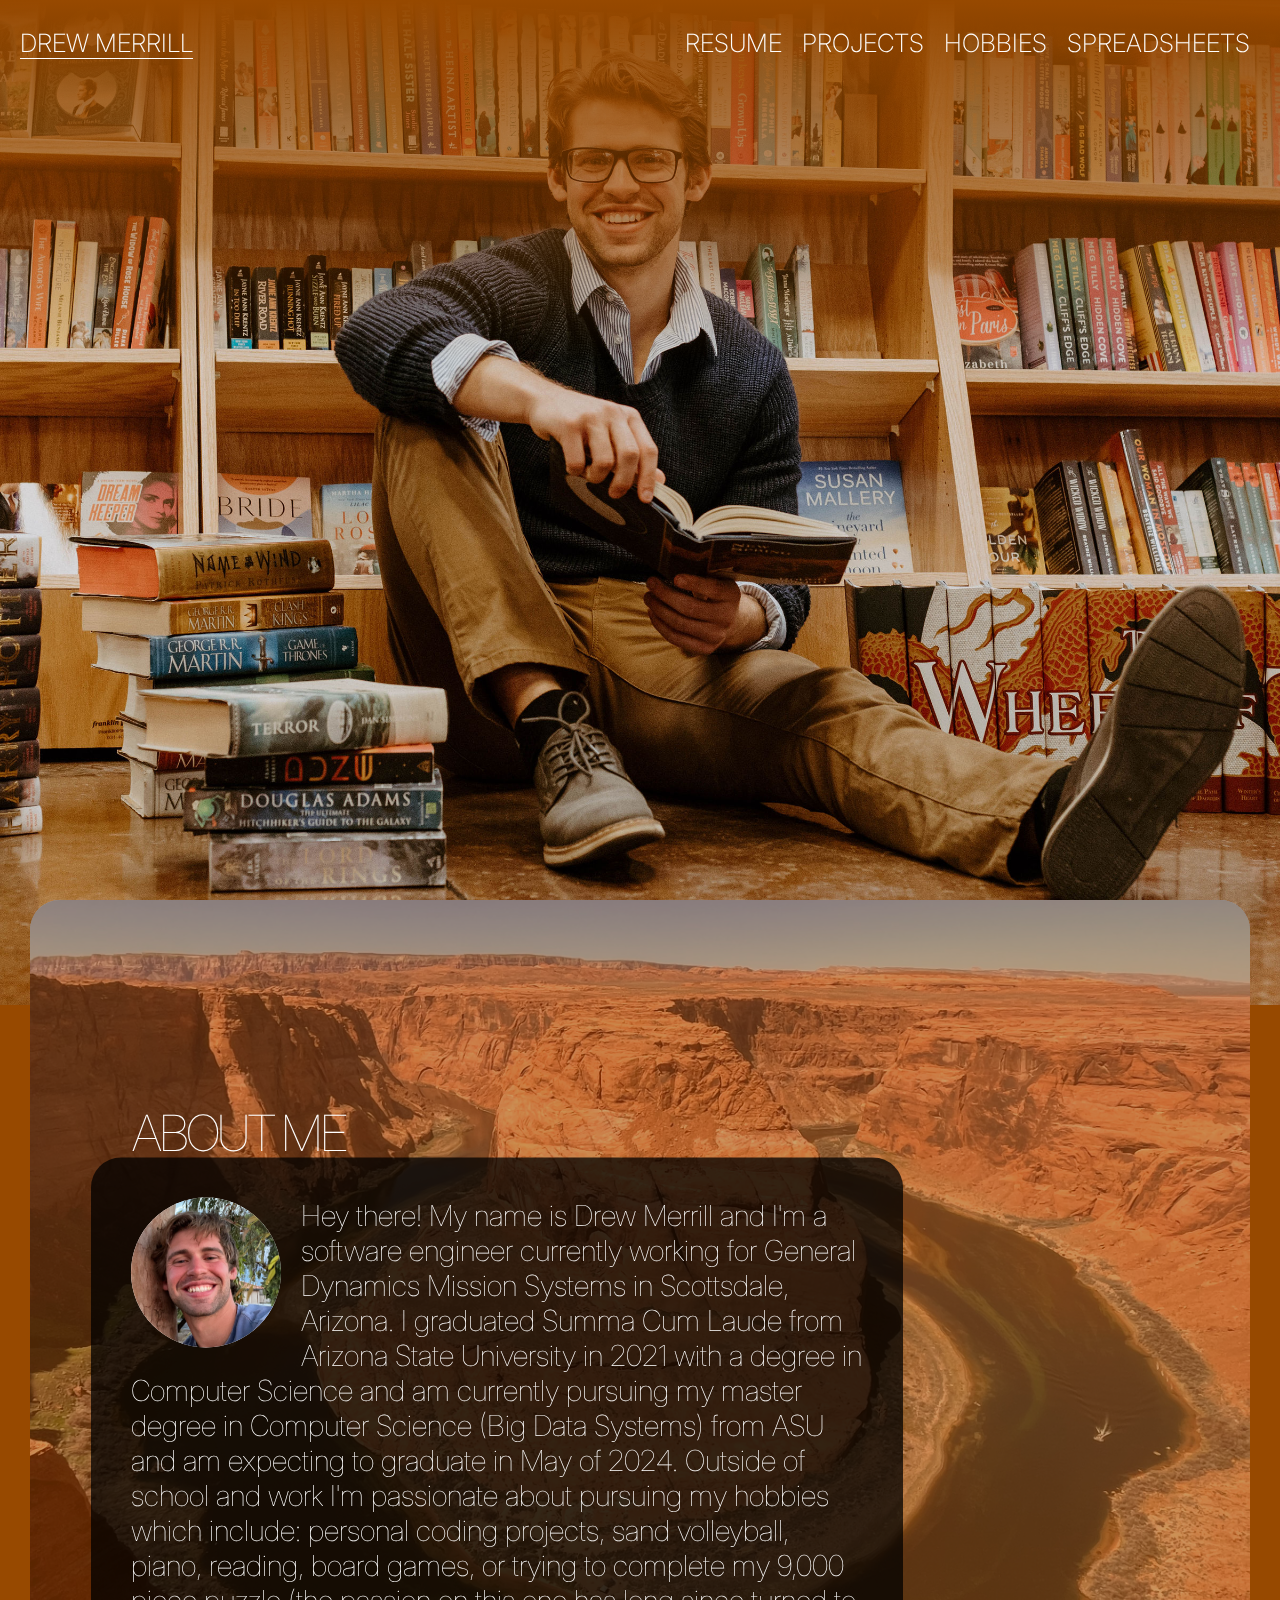
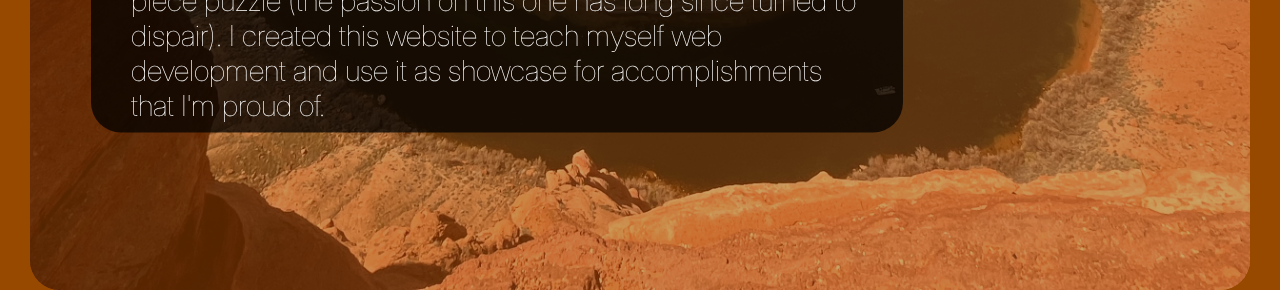
==== index.html @ c03d3231 "update" ====
<!DOCTYPE html>
<html lang="en">
  <head>
    <meta charset="UTF-8" />
    <meta
      name="viewport"
      content="width=device-width, initial-scale=1.0, viewport-fit=cover"
    />
    <title>Drew Merrill</title>
    <link rel="icon" href="images/Banner.JPG" type="image/JPG" />

    <link rel="preconnect" href="https://fonts.googleapis.com" />
    <link rel="preconnect" href="https://fonts.gstatic.com" crossorigin />
    <link
      href="https://fonts.googleapis.com/css2?family=Inter:wght@100;200;300;400;500;600;700&display=swap"
      rel="stylesheet"
    />
    <link rel="stylesheet" href="styles/style.css" />
  </head>
  <body>
    <img
      src="./images/Banner.JPG"
      alt="I'm a Scholar. I enjoy scholarly pursuits"
      class="banner-photo"
    />

    <div class="navbar">
      <div class="home-link">DREW MERRILL</div>
      <div class="navbar-items">
        <a href="#" class="navbar-item">RESUME</a>
        <a href="#" class="navbar-item">PROJECTS</a>
        <a href="#" class="navbar-item">HOBBIES</a>
        <a href="#" class="navbar-item">SPREADSHEETS</a>
      </div>
    </div>

    <div class="bio">
      <img src="./images/MarbleCanyon.jpg" alt="" class="marble-canyon" />

      <img src="./images/PalmWalk.jpg" class="palm-walk" />

      <div class="bio-text-box">
        <div class="about-me">ABOUT ME</div>
        <div class="about-me-photo-container">
          <img src="./images/AboutMe.jpg" class="about-me-photo" />
        </div>
        <p class="bio-text">
          Hey there! My name is Drew Merrill and I'm a software engineer
          currently working for General Dynamics Mission Systems in Scottsdale,
          Arizona. I graduated Summa Cum Laude from Arizona State University in
          2021 with a degree in Computer Science and am currently pursuing my
          master degree in Computer Science (Big Data Systems) from ASU and am
          expecting to graduate in May of 2024. Outside of school and work I'm
          passionate about pursuing my hobbies which include: personal coding
          projects, sand volleyball, piano, reading, board games, or trying to
          complete my 9,000 piece puzzle (the passion on this one has long since
          turned to dispair). I created this website to teach myself web
          development and use it as showcase for accomplishments that I'm proud
          of.
        </p>
      </div>
    </div>

    <script src="scripts/script.js"></script>
  </body>
</html>
---- styles/style.css ----
/* Computer screen */

/* Reset some default styles */
body,
h1,
h2,
h3,
p,
ul,
li {
  margin: 0;
  padding: 0;
}

html {
  height: -webkit-fill-available;
}
/* Set some basic styles */
body {
  font-family: "Inter", sans-serif;
  font-weight: 200;
  background-color: rgb(151, 73, 0);
  height: -webkit-fill-available;
}

.banner-photo-container {
  position: absolute;
  height: 100vh;
  width: 100%;
  overflow: hidden;
}

.banner-photo {
  position: fixed;
  width: 1920px;
  top: -275px;
  left: 50%;
  transform: translate(-50%, 0%);
}

.navbar {
  position: absolute;
  background: linear-gradient(
    to bottom,
    rgba(151, 73, 0, 1),
    rgba(179, 124, 74, 0)
  );
  top: 0%;
  width: 100%;
  height: 40vh;
  display: flex;
  justify-content: space-between;
}

.home-link {
  position: absolute;
  top: 5%;
  left: 20px;
  margin-top: 10px;
  color: #ffffff;
  font-size: 25px;
  border-bottom: 1px solid white;
}

.navbar-items {
  position: absolute;
  top: 5%;
  right: 20px;
  margin-top: 10px;
  display: flex;
  justify-content: center;
}

.navbar-item {
  margin: 0 10px;
  text-decoration: none;
  font-size: 25px;
  color: #ffffff;
}

.bio {
  position: relative;
  width: calc(100% - 60px);
  max-width: 1920px;
  left: 50%;
  top: 1005px;
  transform: translate(-50%, 0%);
  border-radius: 30px;
  height: 990px;
  overflow: hidden;
}

.bio::after {
  content: "";
  position: absolute;
  top: 0;
  left: 0;
  width: 100%;
  height: 100%;
  background-color: rgba(151, 73, 0, 0.5);
  z-index: 1;
}

.marble-canyon {
  position: absolute;
  width: 1920px;
  top: -450px;
  left: 50%;
  transform: translate(-50%, 0%);
  z-index: 0;
}

.palm-walk {
  display: none;
}

.bio-text-box {
  position: absolute;
  border-radius: 30px;
  top: 55%;
  left: 5%;
  transform: translate(0%, -50%);
  padding: 40px;
  width: 60%;
  height: 50%;
  background-color: rgba(0, 0, 0, 0.75);
  z-index: 2;
}

.about-me {
  position: absolute;
  top: -65px;
  left: 5%;
  margin-top: 10px;
  color: #ffffff;
  font-size: 50px;
  font-weight: 100;
  letter-spacing: -3px;
}

.about-me-photo-container {
  position: relative;
  float: left;
  width: 150px;
  height: auto;
  aspect-ratio: 1/1;
  overflow: hidden;
  border-radius: 50%;
  background-color: rgba(255, 255, 255, 1);
  margin: 0px 20px 20px 0px;
}

.about-me-photo {
  position: relative;
  width: 150%;
  top: 50%;
  left: 50%;
  height: auto;
  transform: translate(-50%, -50%);
}

.bio-text {
  /* position: relative; */
  color: #ffffff;
  font-size: 29px;
  font-weight: 100;
}

/* Phone */
@media screen and (max-width: 860px) {
  .navbar {
    height: 100vh;
  }

  .home-link {
    top: 38vh;
    left: 50%;
    transform: translate(-50%, -50%);
  }

  .navbar-items {
    top: calc(38vh + 25px);
    left: 50%;
    transform: translate(-50%, -50%);
    margin-top: 15px;
  }

  .navbar-item {
    font-size: 15px;
    font-weight: 300;
    margin: 0 5px;
  }

  .bio {
    width: calc(100% - 20px);
    left: 50%;
    transform: translate(-50%, 0%);
    border-radius: 30px;
    height: 900px;
    overflow: hidden;
  }

  .bio::after {
    background-color: rgba(0, 0, 0, 0);
  }

  .marble-canyon {
    display: none;
  }

  .palm-walk {
    display: block;
    position: absolute;
    width: 1900px;
    top: 0;
    left: 50%;
    transform: translate(-50%, 0%);
    z-index: 0;
  }

  .bio-text-box {
    top: 50%;
    left: 50%;
    transform: translate(-50%, -50%);
    width: calc(100%);
    height: calc(100%);
    background-color: rgba(0, 0, 0, 0.77);
    z-index: 2;
  }

  .about-me-photo-container {
    width: 125px;
    margin: 70px 20px 20px 15px;
  }

  .about-me-photo {
    top: 50px;
  }

  .about-me {
    top: 40px;
    left: 50%;
    font-size: 35px;
    font-weight: 100;
    letter-spacing: -3px;
    transform: translate(-50%, 0%);
  }

  .bio-text {
    margin-top: 70px;
    margin-left: 15px;
    margin-right: 15px;
    font-size: 21px;
    font-weight: 200;
  }
}
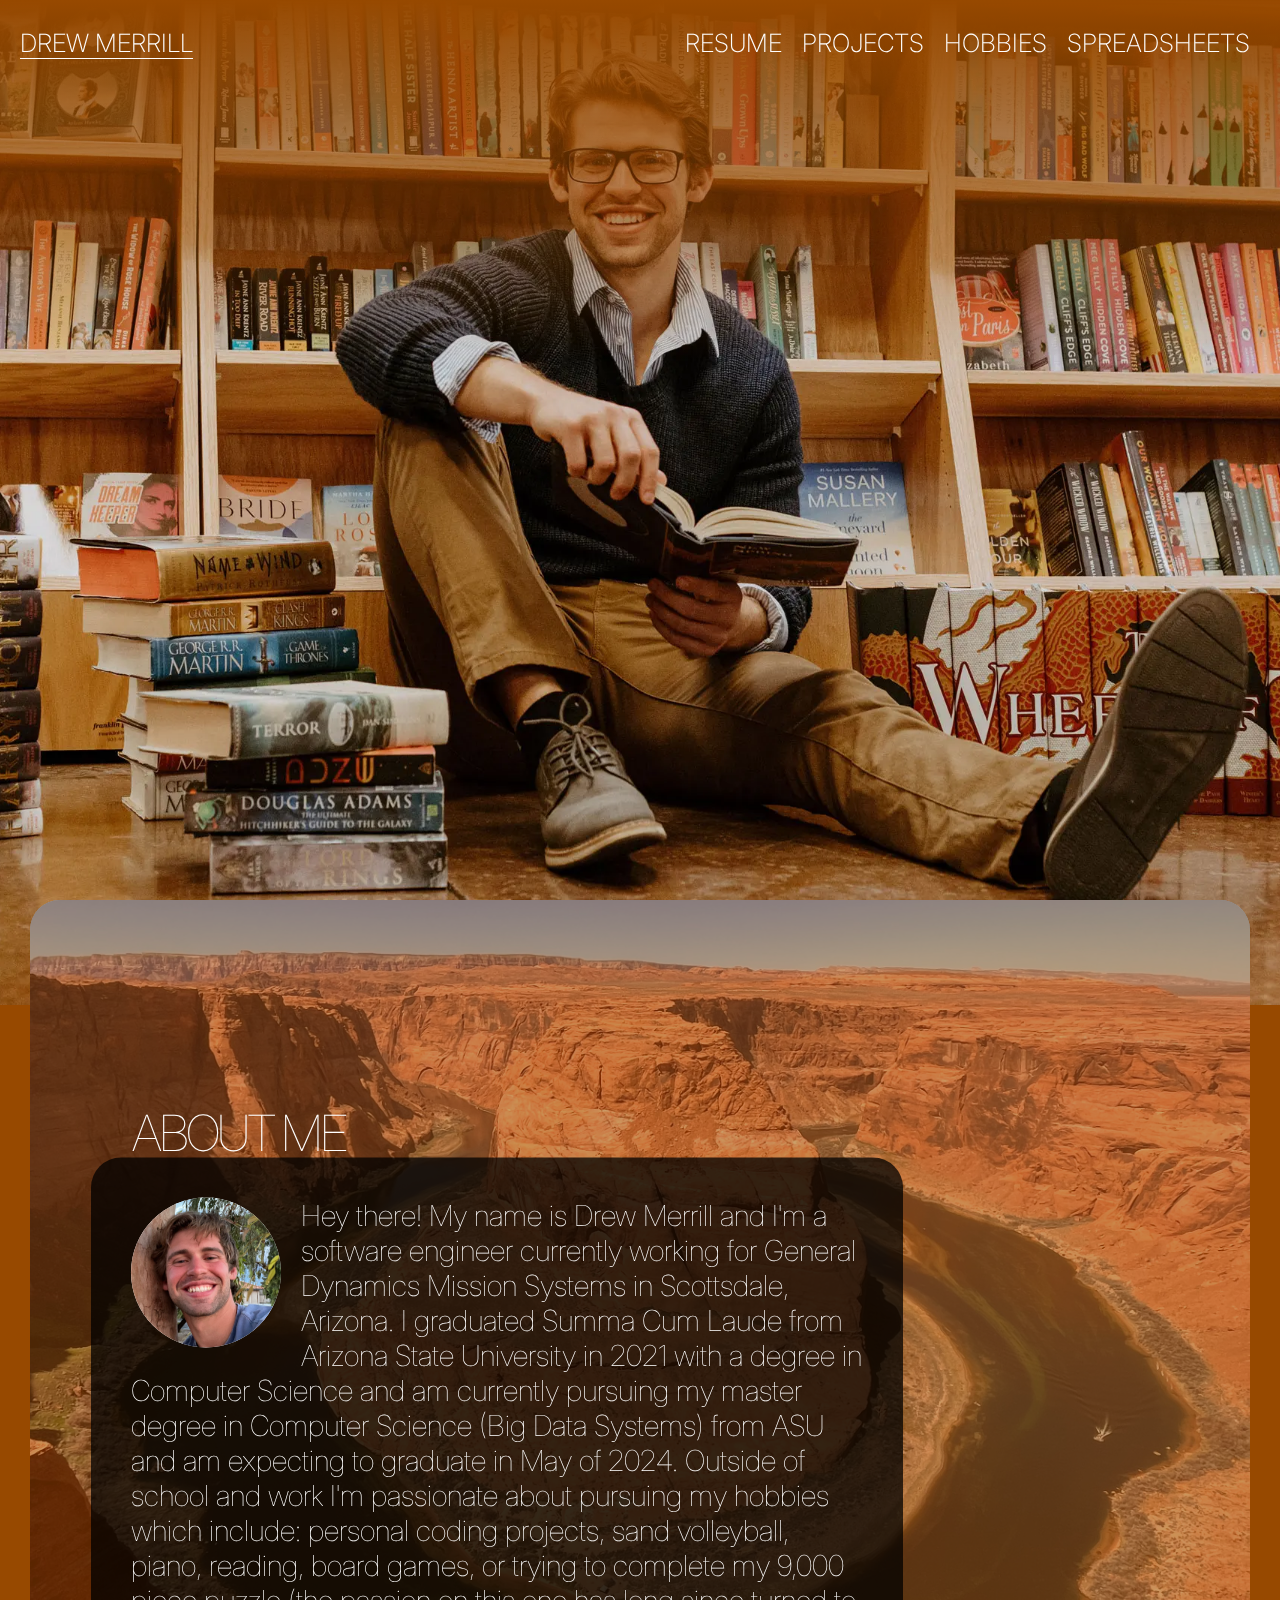
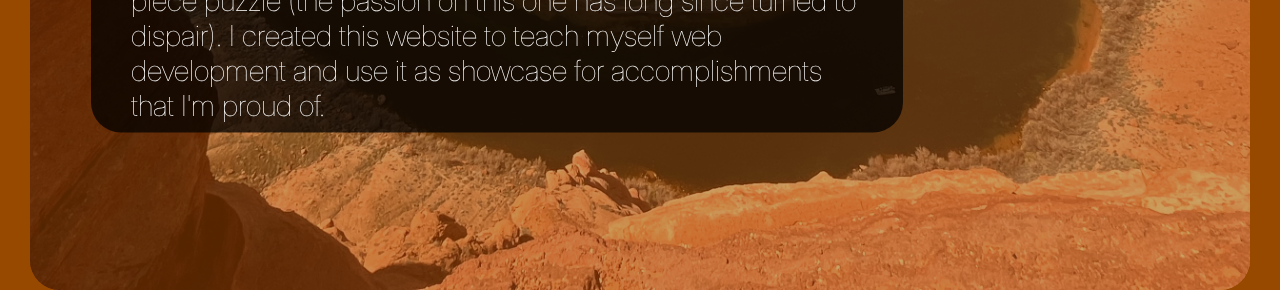
==== commit 8de3ffab: "optimized banner" ====
--- a/index.html
+++ b/index.html
@@ -19,7 +19,7 @@
   </head>
   <body>
     <img
-      src="./images/Banner.JPG"
+      src="./images/Banner-optimized.webp"
       alt="I'm a Scholar. I enjoy scholarly pursuits"
       class="banner-photo"
     />
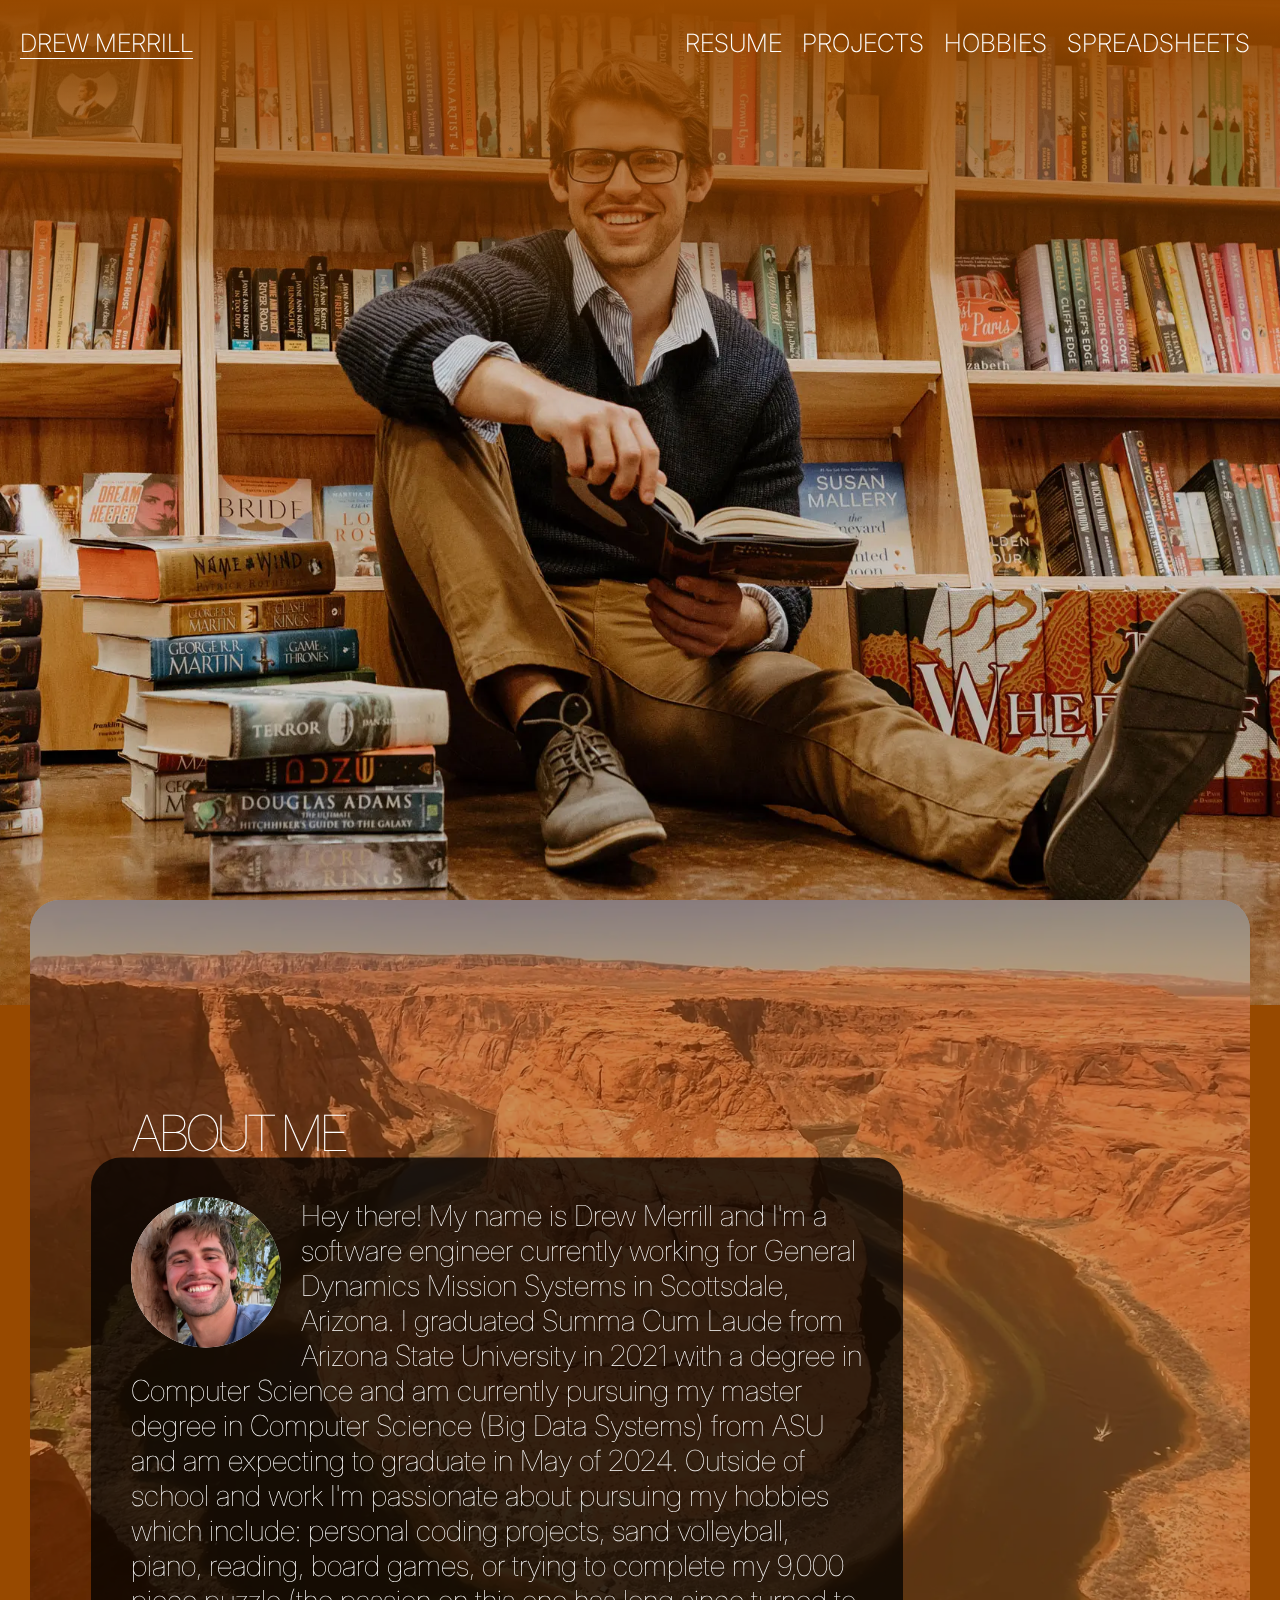
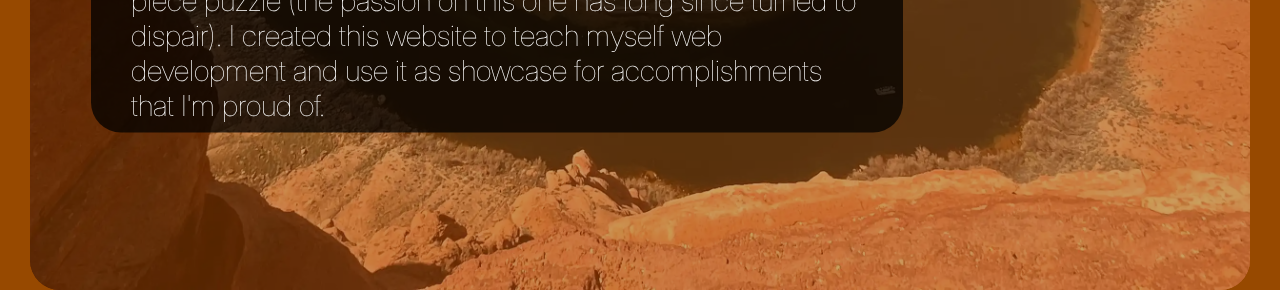
==== commit f32cd17c: "optimize" ====
--- a/index.html
+++ b/index.html
@@ -7,7 +7,7 @@
       content="width=device-width, initial-scale=1.0, viewport-fit=cover"
     />
     <title>Drew Merrill</title>
-    <link rel="icon" href="images/Banner.JPG" type="image/JPG" />
+    <link rel="icon" href="images/Banner.webp" type="image/webp" />
 
     <link rel="preconnect" href="https://fonts.googleapis.com" />
     <link rel="preconnect" href="https://fonts.gstatic.com" crossorigin />
@@ -19,7 +19,7 @@
   </head>
   <body>
     <img
-      src="./images/Banner-optimized.webp"
+      src="./images/Banner.webp"
       alt="I'm a Scholar. I enjoy scholarly pursuits"
       class="banner-photo"
     />
@@ -35,14 +35,14 @@
     </div>
 
     <div class="bio">
-      <img src="./images/MarbleCanyon.jpg" alt="" class="marble-canyon" />
+      <img src="./images/MarbleCanyon.webp" alt="" class="marble-canyon" />
 
-      <img src="./images/PalmWalk.jpg" class="palm-walk" />
+      <img src="./images/PalmWalk.webp" class="palm-walk" />
 
       <div class="bio-text-box">
         <div class="about-me">ABOUT ME</div>
         <div class="about-me-photo-container">
-          <img src="./images/AboutMe.jpg" class="about-me-photo" />
+          <img src="./images/AboutMe.webp" class="about-me-photo" />
         </div>
         <p class="bio-text">
           Hey there! My name is Drew Merrill and I'm a software engineer
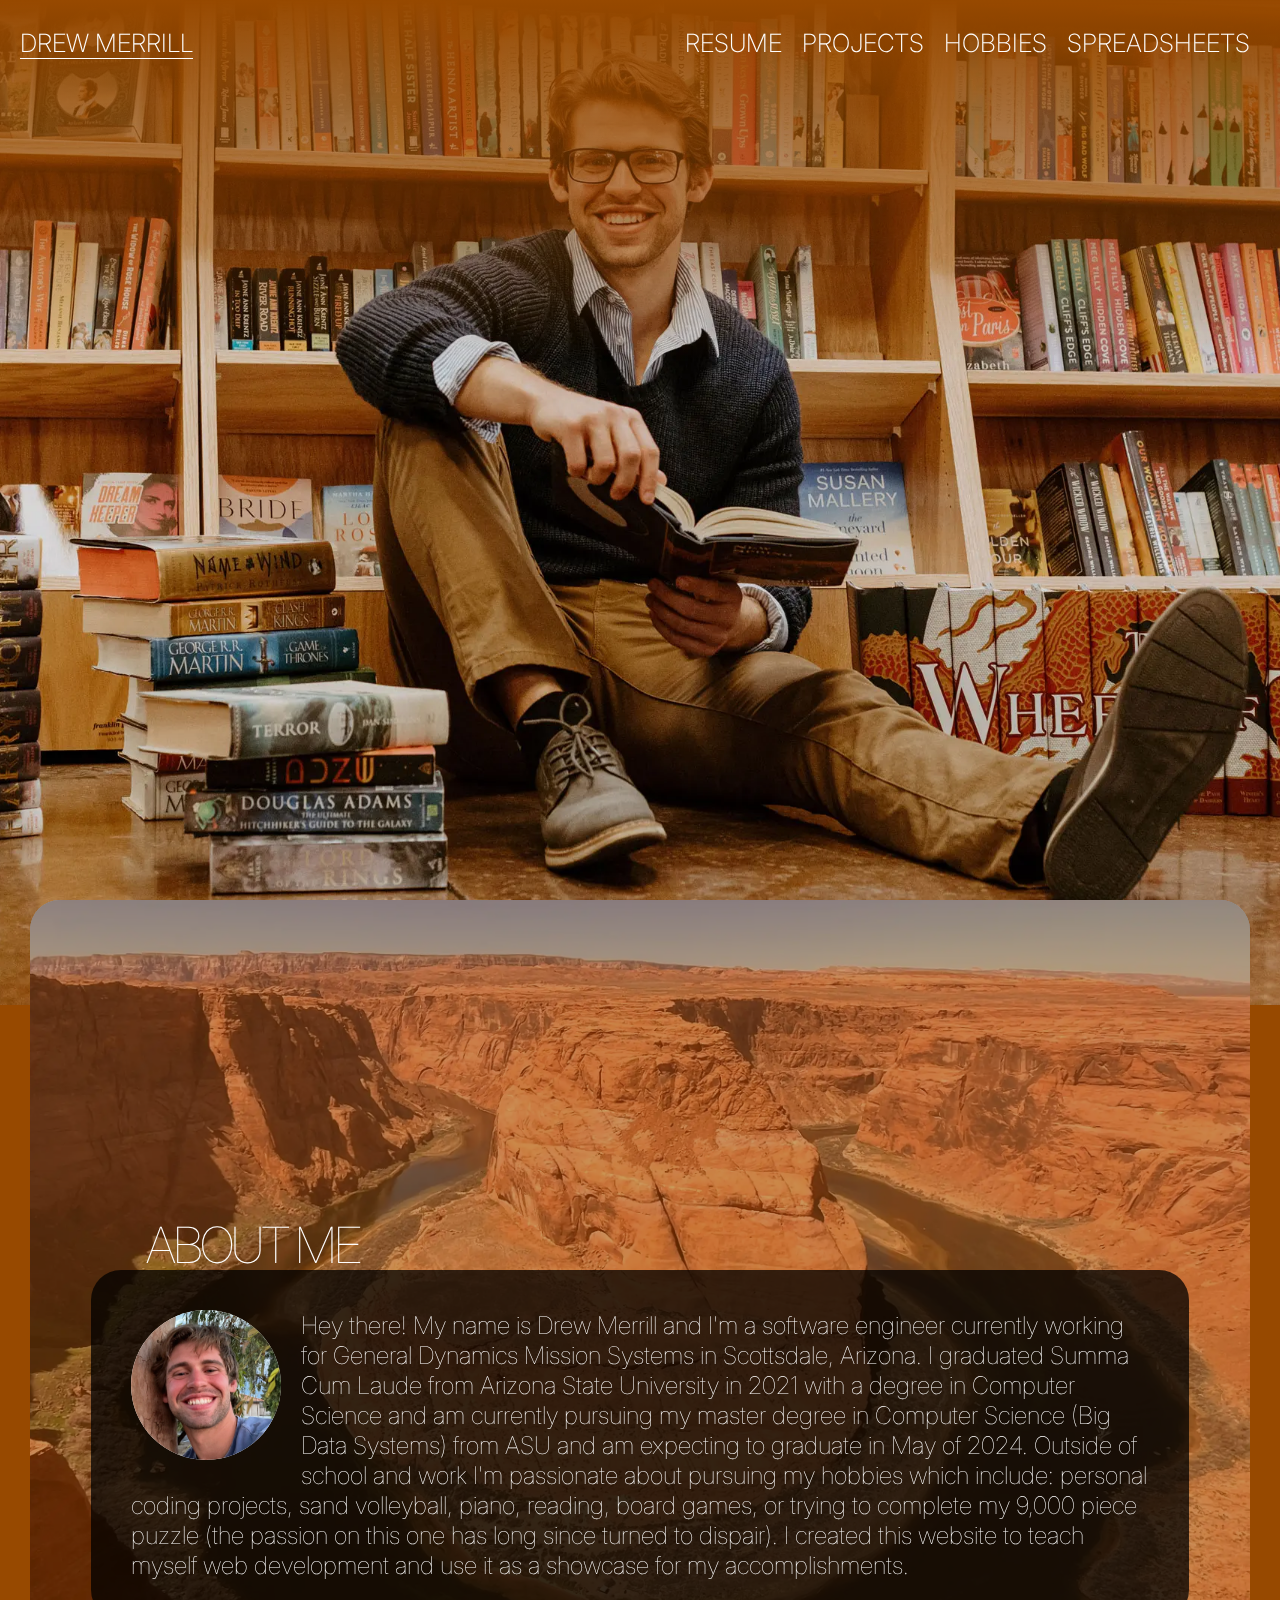
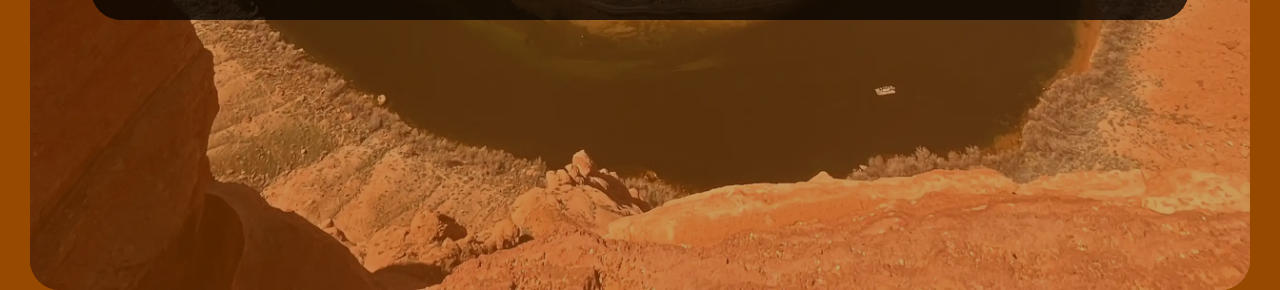
==== commit 2ce97359: "update" ====
--- a/index.html
+++ b/index.html
@@ -55,8 +55,7 @@
           projects, sand volleyball, piano, reading, board games, or trying to
           complete my 9,000 piece puzzle (the passion on this one has long since
           turned to dispair). I created this website to teach myself web
-          development and use it as showcase for accomplishments that I'm proud
-          of.
+          development and use it as a showcase for my accomplishments.
         </p>
       </div>
     </div>
--- a/styles/style.css
+++ b/styles/style.css
@@ -119,12 +119,14 @@
   border-radius: 30px;
   top: 55%;
   left: 5%;
+  margin-right: 5%;
   transform: translate(0%, -50%);
   padding: 40px;
-  width: 60%;
-  height: 50%;
+  /* width: 60%;
+  height: 50%; */
   background-color: rgba(0, 0, 0, 0.75);
   z-index: 2;
+  display: inline-block;
 }
 
 .about-me {
@@ -158,11 +160,10 @@
   height: auto;
   transform: translate(-50%, -50%);
 }
-
 .bio-text {
   /* position: relative; */
   color: #ffffff;
-  font-size: 29px;
+  font-size: clamp(22px, 1.9vw, 34px);
   font-weight: 100;
 }
 
@@ -222,9 +223,10 @@
     top: 50%;
     left: 50%;
     transform: translate(-50%, -50%);
-    width: calc(100%);
-    height: calc(100%);
+    width: 100%;
+    height: 100%;
     background-color: rgba(0, 0, 0, 0.77);
+    /* display: inline-block; */
     z-index: 2;
   }
 
@@ -238,7 +240,7 @@
   }
 
   .about-me {
-    top: 40px;
+    top: 50px;
     left: 50%;
     font-size: 35px;
     font-weight: 100;
@@ -248,9 +250,10 @@
 
   .bio-text {
     margin-top: 70px;
-    margin-left: 15px;
-    margin-right: 15px;
-    font-size: 21px;
+    margin-left: 30px;
+    margin-right: 30px;
+    font-size: clamp(20.5px, 4vw, 35.5px);
+    /* font-size: 25px; */
     font-weight: 200;
   }
 }
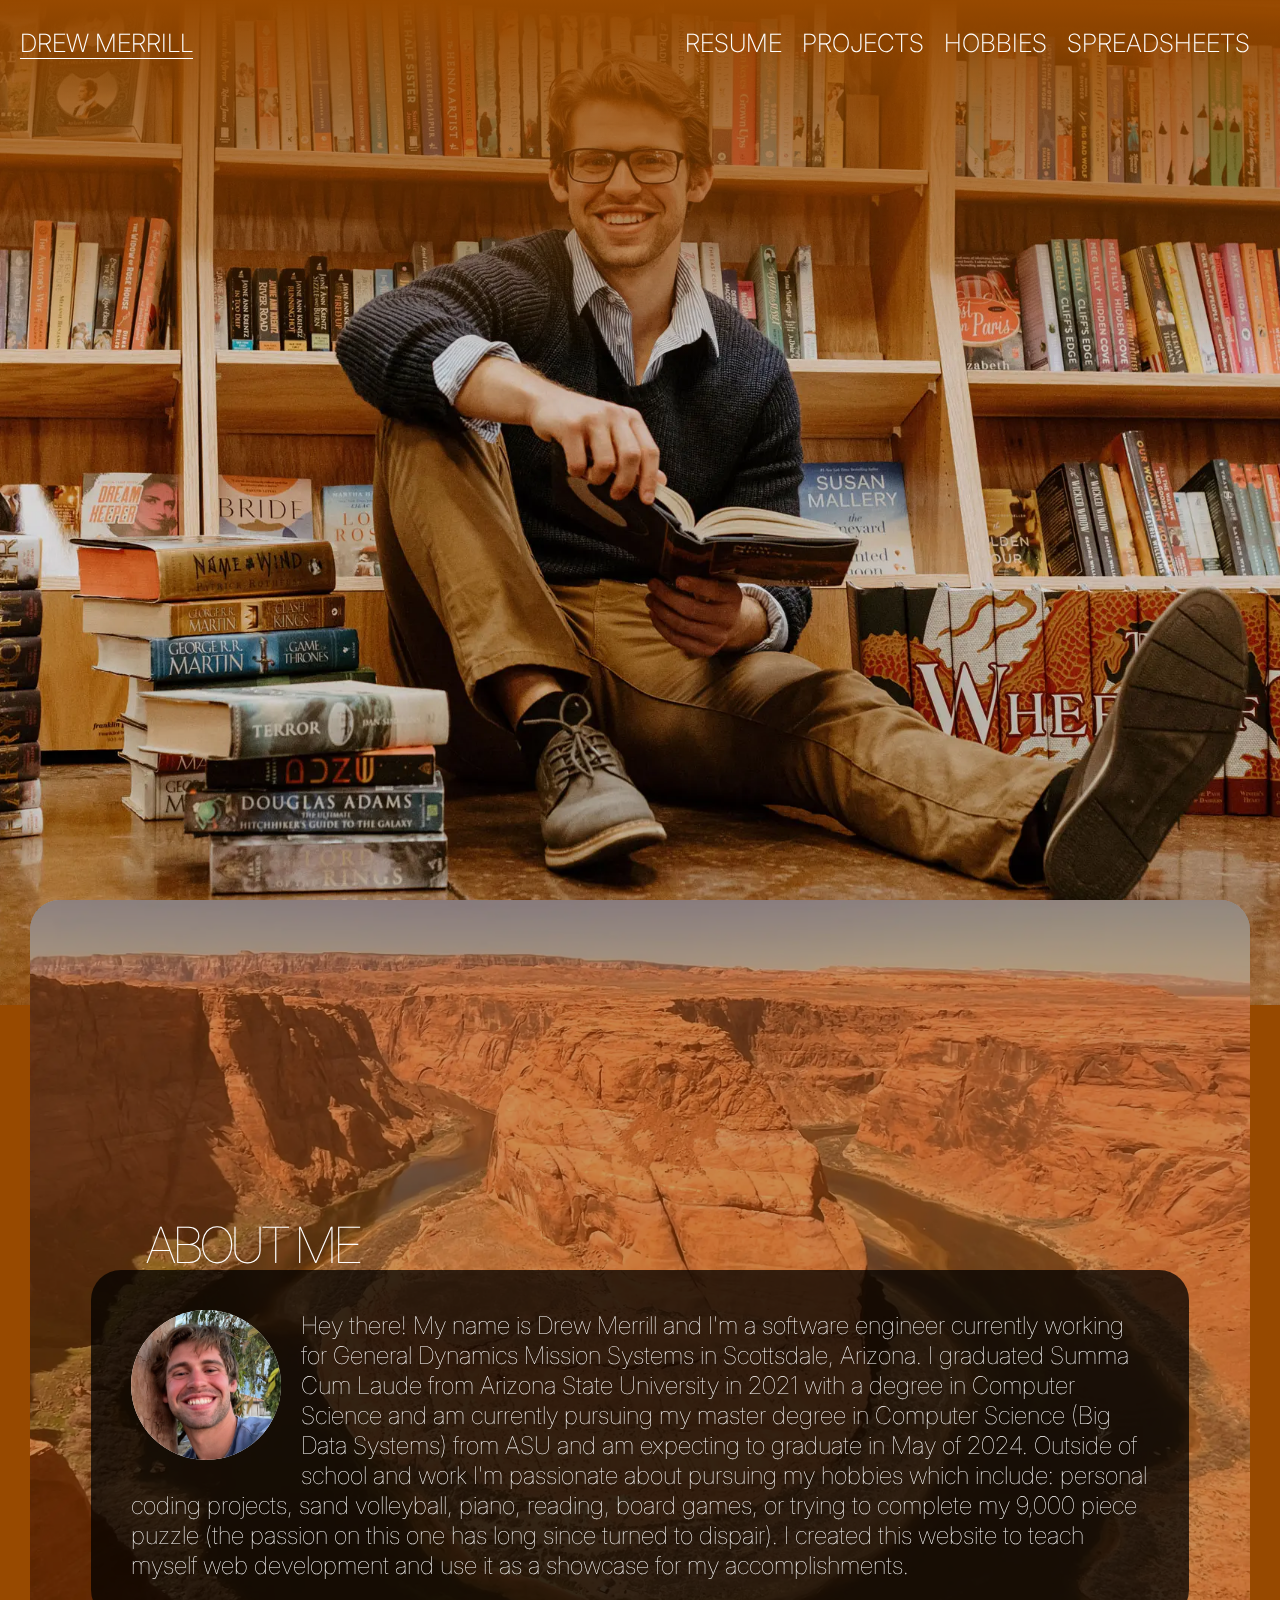
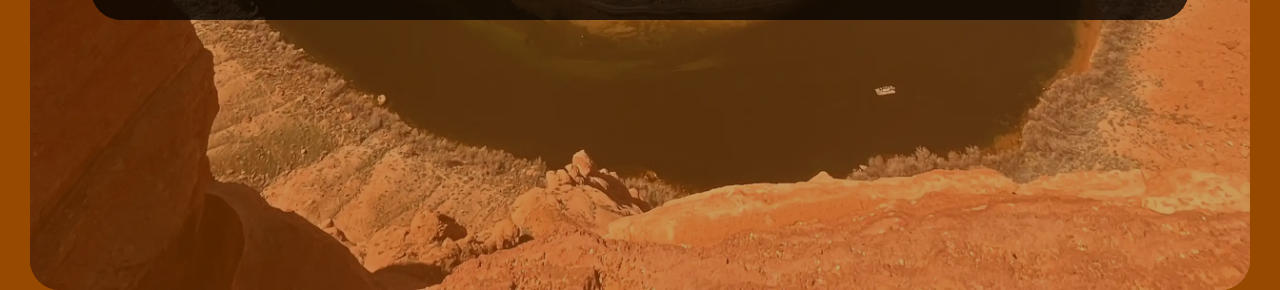
==== commit 64aad7a4: "update" ====
--- a/index.html
+++ b/index.html
@@ -25,9 +25,9 @@
     />
 
     <div class="navbar">
-      <div class="home-link">DREW MERRILL</div>
+      <a class="home-link" href="index.html">DREW MERRILL</a>
       <div class="navbar-items">
-        <a href="#" class="navbar-item">RESUME</a>
+        <a href="resume.html" class="navbar-item">RESUME</a>
         <a href="#" class="navbar-item">PROJECTS</a>
         <a href="#" class="navbar-item">HOBBIES</a>
         <a href="#" class="navbar-item">SPREADSHEETS</a>
@@ -35,7 +35,7 @@
     </div>
 
     <div class="bio">
-      <img src="./images/MarbleCanyon.webp" alt="" class="marble-canyon" />
+      <img src="./images/MarbleCanyon.webp" alt="" class="marble-canyon" />ht
 
       <img src="./images/PalmWalk.webp" class="palm-walk" />
 
--- a/styles/style.css
+++ b/styles/style.css
@@ -60,6 +60,7 @@
   color: #ffffff;
   font-size: 25px;
   border-bottom: 1px solid white;
+  text-decoration: none;
 }
 
 .navbar-items {
@@ -155,7 +156,7 @@
 .about-me-photo {
   position: relative;
   width: 150%;
-  top: 50%;
+  top: 75px;
   left: 50%;
   height: auto;
   transform: translate(-50%, -50%);
@@ -243,7 +244,7 @@
     top: 50px;
     left: 50%;
     font-size: 35px;
-    font-weight: 100;
+    font-weight: 200;
     letter-spacing: -3px;
     transform: translate(-50%, 0%);
   }
@@ -252,7 +253,7 @@
     margin-top: 70px;
     margin-left: 30px;
     margin-right: 30px;
-    font-size: clamp(20.5px, 4vw, 35.5px);
+    font-size: clamp(20.4px, 4vw, 35.5px);
     /* font-size: 25px; */
     font-weight: 200;
   }
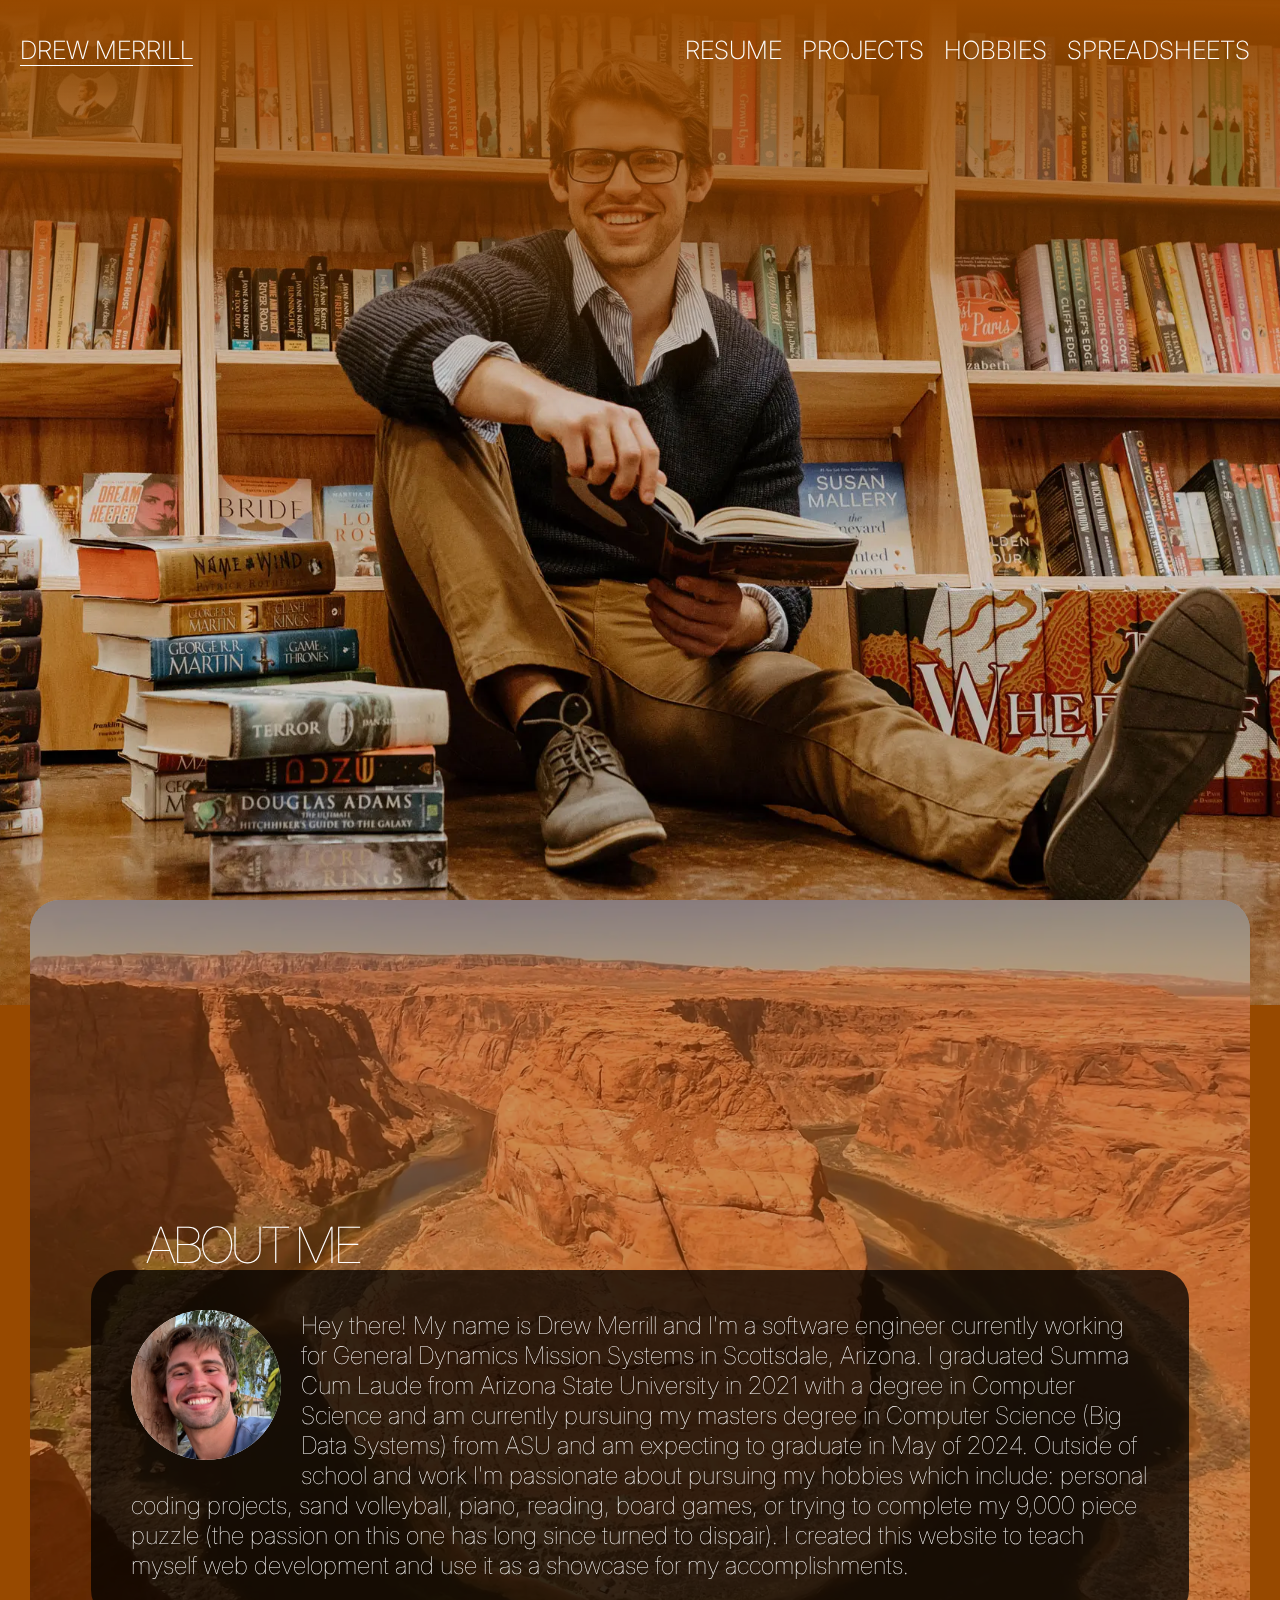
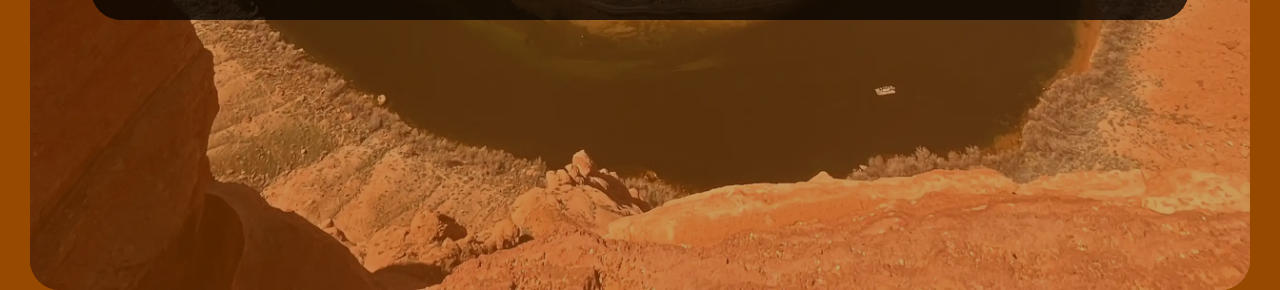
==== commit 071286b1: "update resume" ====
--- a/index.html
+++ b/index.html
@@ -49,7 +49,7 @@
           currently working for General Dynamics Mission Systems in Scottsdale,
           Arizona. I graduated Summa Cum Laude from Arizona State University in
           2021 with a degree in Computer Science and am currently pursuing my
-          master degree in Computer Science (Big Data Systems) from ASU and am
+          masters degree in Computer Science (Big Data Systems) from ASU and am
           expecting to graduate in May of 2024. Outside of school and work I'm
           passionate about pursuing my hobbies which include: personal coding
           projects, sand volleyball, piano, reading, board games, or trying to
--- a/styles/style.css
+++ b/styles/style.css
@@ -23,13 +23,6 @@
   height: -webkit-fill-available;
 }
 
-.banner-photo-container {
-  position: absolute;
-  height: 100vh;
-  width: 100%;
-  overflow: hidden;
-}
-
 .banner-photo {
   position: fixed;
   width: 1920px;
@@ -47,25 +40,26 @@
   );
   top: 0%;
   width: 100%;
-  height: 40vh;
+  height: 400px;
   display: flex;
   justify-content: space-between;
 }
 
 .home-link {
   position: absolute;
-  top: 5%;
+  top: 25px;
   left: 20px;
   margin-top: 10px;
   color: #ffffff;
   font-size: 25px;
   border-bottom: 1px solid white;
   text-decoration: none;
+  white-space: nowrap;
 }
 
 .navbar-items {
   position: absolute;
-  top: 5%;
+  top: 25px;
   right: 20px;
   margin-top: 10px;
   display: flex;
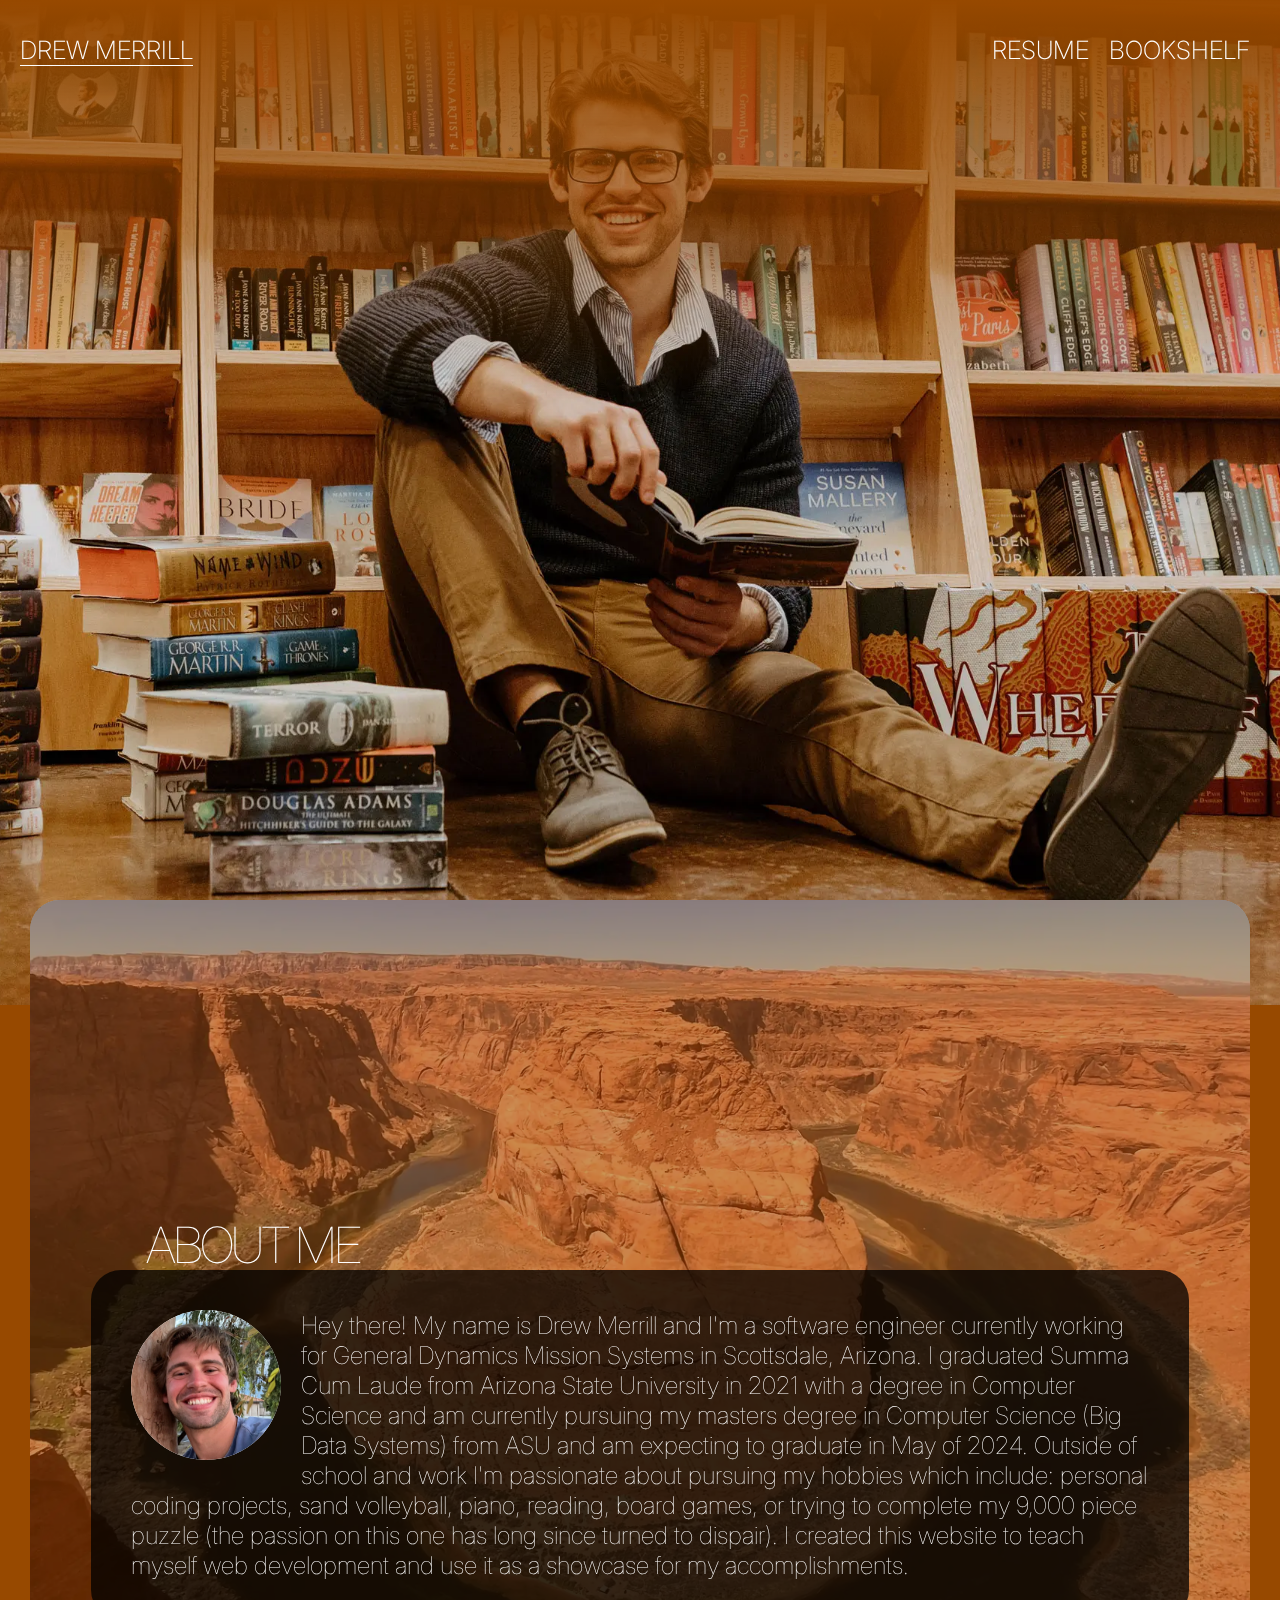
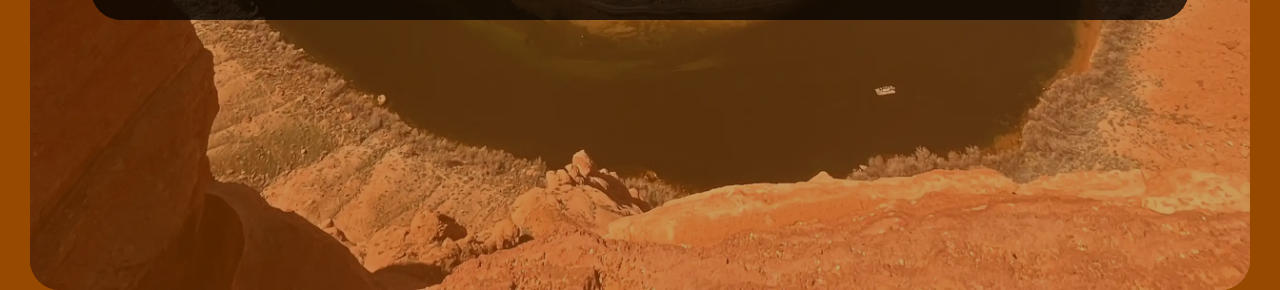
==== commit 12d396e9: "update" ====
--- a/index.html
+++ b/index.html
@@ -28,9 +28,10 @@
       <a class="home-link" href="index.html">DREW MERRILL</a>
       <div class="navbar-items">
         <a href="resume.html" class="navbar-item">RESUME</a>
-        <a href="#" class="navbar-item">PROJECTS</a>
+        <a href="bookshelf.html" class="navbar-item">BOOKSHELF</a>
+        <!-- <a href="projects.html" class="navbar-item">PROJECTS</a>
         <a href="#" class="navbar-item">HOBBIES</a>
-        <a href="#" class="navbar-item">SPREADSHEETS</a>
+        <a href="#" class="navbar-item">SPREADSHEETS</a> -->
       </div>
     </div>
 
--- a/styles/style.css
+++ b/styles/style.css
@@ -32,7 +32,7 @@
 }
 
 .navbar {
-  position: absolute;
+  position: fixed;
   background: linear-gradient(
     to bottom,
     rgba(151, 73, 0, 1),
@@ -43,6 +43,7 @@
   height: 400px;
   display: flex;
   justify-content: space-between;
+  z-index: 1;
 }
 
 .home-link {
@@ -166,6 +167,7 @@
 @media screen and (max-width: 860px) {
   .navbar {
     height: 100vh;
+    position: relative;
   }
 
   .home-link {
